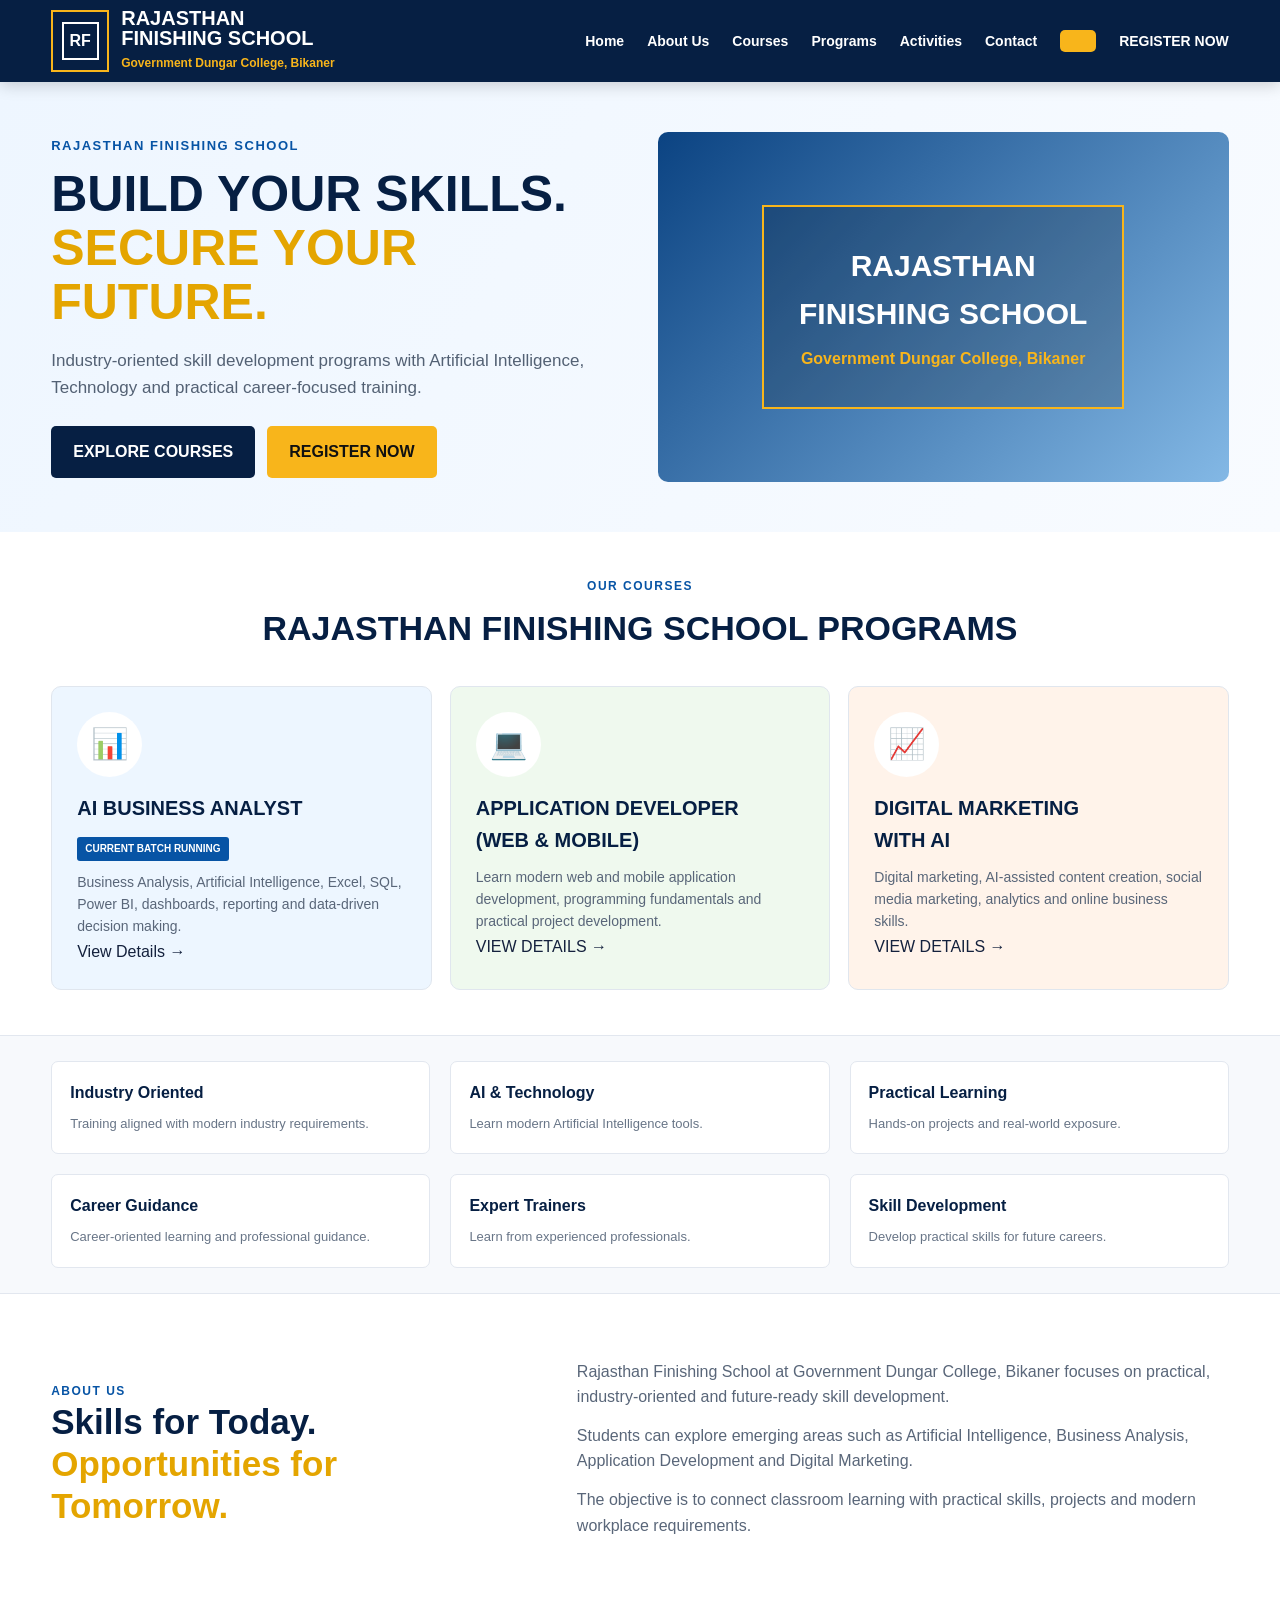
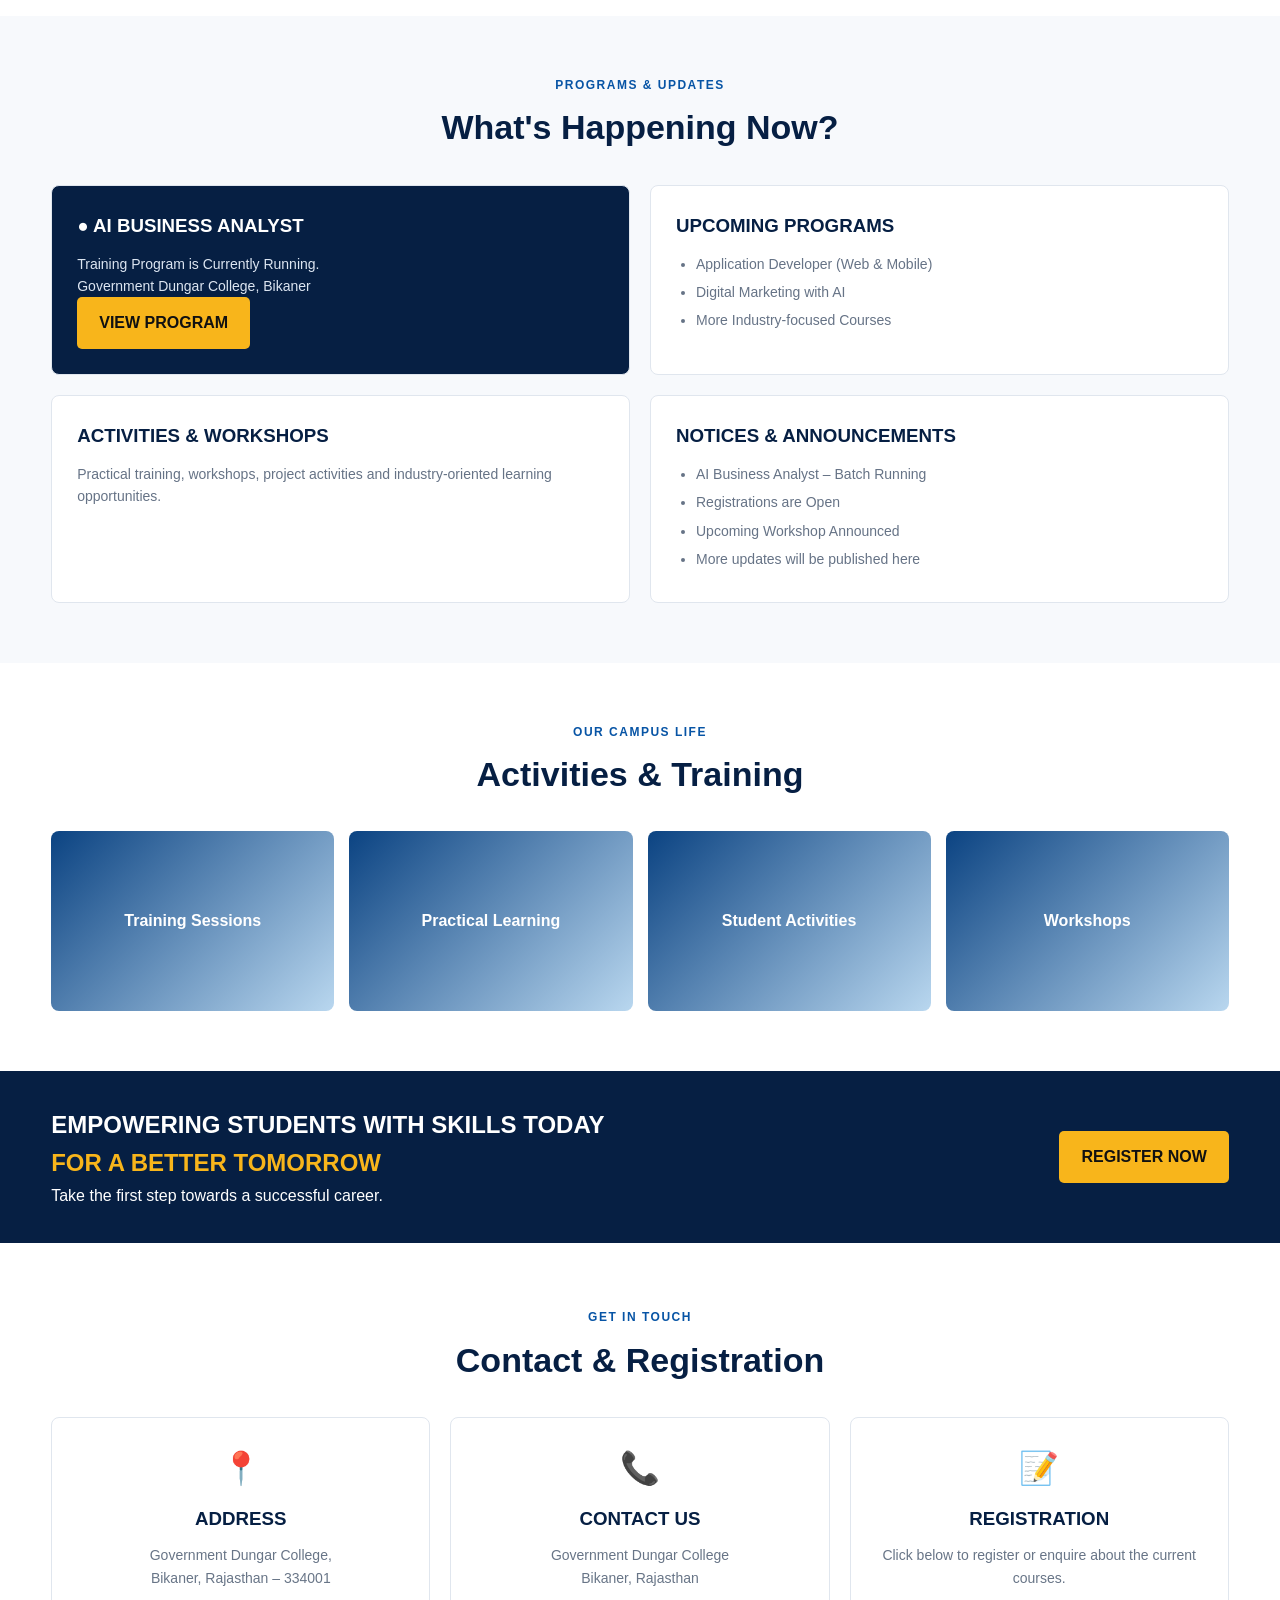
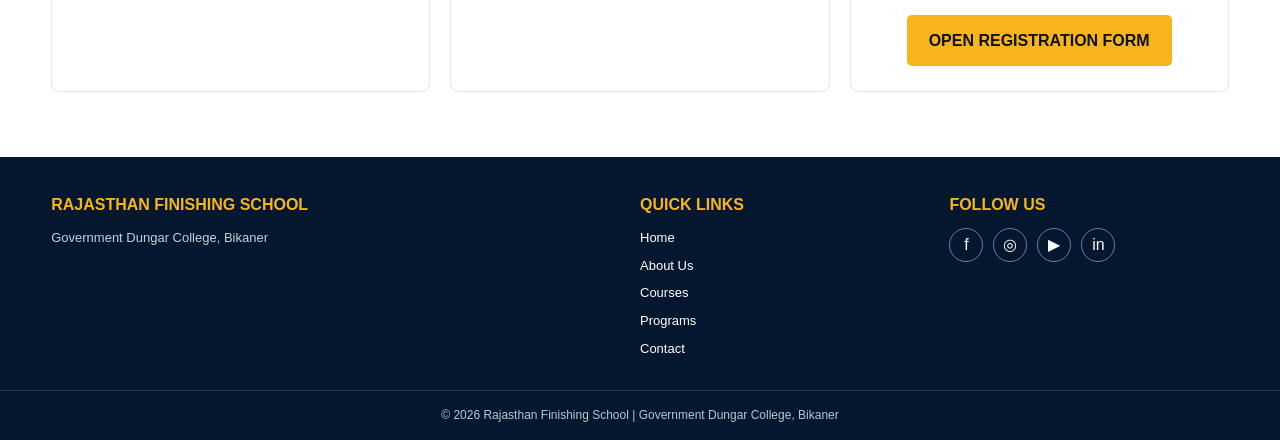
==== index.html @ dfc4ca4b "Update index.html" ====
<!DOCTYPE html>
<html lang="en">
<head>
<meta charset="UTF-8">
<meta name="viewport" content="width=device-width, initial-scale=1.0">

<meta name="description" content="Rajasthan Finishing School, Government Dungar College, Bikaner">

<title>Rajasthan Finishing School | Government Dungar College, Bikaner</title>

<style>
*{
    box-sizing:border-box;
    margin:0;
    padding:0;
}

html{
    scroll-behavior:smooth;
    scroll-padding-top:90px;
}

body{
    font-family:Arial,Helvetica,sans-serif;
    color:#14213d;
    background:#ffffff;
    line-height:1.6;
}

a{
    text-decoration:none;
    color:inherit;
}

.container{
    width:min(1250px,92%);
    margin:auto;
}

/* HEADER */

.site-header{
    background:#061f43;
    color:#fff;
    position:sticky;
    top:0;
    z-index:1000;
    box-shadow:0 3px 15px rgba(0,0,0,.18);
}

.nav-wrap{
    min-height:82px;
    display:flex;
    align-items:center;
    justify-content:space-between;
    gap:25px;
}

.brand{
    display:flex;
    align-items:center;
    gap:12px;
}

.brand-logo{
    width:58px;
    height:62px;
    border:2px solid #f8b51b;
    display:grid;
    place-items:center;
    font-weight:900;
    color:#fff;
}

.brand-logo span{
    border:2px solid #fff;
    padding:4px 6px;
}

.brand-title{
    font-size:20px;
    line-height:1;
    font-weight:800;
}

.brand-subtitle{
    color:#f8b51b;
    font-size:12px;
    margin-top:6px;
    font-weight:bold;
}

.nav{
    display:flex;
    align-items:center;
    gap:23px;
}

.nav a{
    font-size:14px;
    font-weight:bold;
    padding:8px 0;
}

.nav a:hover{
    color:#f8b51b;
}

.nav-register{
    background:#f8b51b;
    color:#111!important;
    padding:11px 18px!important;
    border-radius:5px;
}

.menu-toggle{
    display:none;
    border:0;
    background:none;
    color:white;
    font-size:28px;
}

/* HERO */

.hero{
    background:linear-gradient(120deg,#eef6ff,#f8fbff);
}

.hero-grid{
    min-height:450px;
    display:grid;
    grid-template-columns:1fr 1fr;
    align-items:center;
    gap:35px;
}

.hero-copy{
    padding:45px 0;
}

.eyebrow{
    color:#0754a5;
    font-size:13px;
    font-weight:800;
    letter-spacing:1.5px;
}

.hero h1{
    font-size:50px;
    line-height:1.08;
    margin:10px 0 18px;
    color:#061f43;
}

.hero h1 span{
    color:#e4a500;
}

.hero-text{
    font-size:17px;
    color:#536174;
    max-width:620px;
    margin-bottom:25px;
}

.hero-actions{
    display:flex;
    gap:12px;
    flex-wrap:wrap;
}

.btn{
    display:inline-block;
    padding:13px 22px;
    border-radius:5px;
    font-weight:800;
}

.btn-dark{
    background:#061f43;
    color:#fff;
}

.btn-gold{
    background:#f8b51b;
    color:#111;
}

.hero-image{
    min-height:350px;
    border-radius:10px;
    background:
    linear-gradient(135deg,#0b4382,#83b8e5);
    display:flex;
    align-items:center;
    justify-content:center;
    color:white;
    text-align:center;
    padding:30px;
}

.hero-image-box{
    border:2px solid #f8b51b;
    padding:35px;
    background:rgba(0,0,0,.18);
}

.hero-image-box h2{
    font-size:30px;
}

.hero-image-box p{
    margin-top:8px;
    color:#f8b51b;
    font-weight:bold;
}

/* COURSES */

.course-section{
    padding:45px 0;
}

.section-heading{
    text-align:center;
    margin-bottom:30px;
}

.section-kicker{
    color:#0754a5;
    font-size:12px;
    letter-spacing:1.5px;
    font-weight:800;
}

.section-heading h2{
    color:#061f43;
    font-size:34px;
    margin-top:5px;
}

.course-grid{
    display:grid;
    grid-template-columns:repeat(3,1fr);
    gap:18px;
}

.course-card{
    border-radius:10px;
    padding:25px;
    min-height:285px;
    border:1px solid #e0e6ee;
    transition:.25s;
}

.course-card:hover{
    transform:translateY(-5px);
    box-shadow:0 12px 30px rgba(0,0,0,.1);
}

.blue-card{
    background:#edf6ff;
}

.green-card{
    background:#eff9ee;
}

.peach-card{
    background:#fff3ea;
} 
  .course-icon{
    width:65px;
    height:65px;
    border-radius:50%;
    background:#fff;
    display:grid;
    place-items:center;
    font-size:30px;
    margin-bottom:15px;
}

.course-card h3{
    color:#061f43;
    font-size:20px;
    margin-bottom:10px;
}

.course-card p{
    color:#596679;
    font-size:14px;
    min-height:68px;
}

.badge{
    display:inline-block;
    background:#0754a5;
    color:white;
    padding:4px 8px;
    border-radius:3px;
    font-size:10px;
    font-weight:bold;
    margin-bottom:10px;
}

.details-link{
    display:inline-block;
    margin-top:12px;
    color:#0754a5;
    font-weight:bold;
}

/* TRUST */

.trust{
    background:#f7f9fc;
    border-top:1px solid #e2e7ef;
    border-bottom:1px solid #e2e7ef;
    padding:25px 0;
}

.trust-grid{
    display:grid;
    grid-template-columns:repeat(3,1fr);
    gap:20px;
}

.trust-box{
    background:#fff;
    padding:18px;
    border-radius:7px;
    border:1px solid #e2e7ef;
}

.trust-box strong{
    display:block;
    color:#061f43;
    margin-bottom:4px;
}

.trust-box span{
    color:#687587;
    font-size:13px;
}

/* ABOUT */

.about{
    padding:65px 0;
}

.about-grid{
    display:grid;
    grid-template-columns:1fr 1.4fr;
    gap:60px;
    align-items:center;
}

.about h2{
    font-size:35px;
    color:#061f43;
    line-height:1.2;
}

.about h2 span{
    color:#e4a500;
}

.about-text p{
    margin-bottom:13px;
    color:#596679;
}

/* PROGRAMS */

.programs{
    padding:60px 0;
    background:#f7f9fc;
}

.program-grid{
    display:grid;
    grid-template-columns:repeat(2,1fr);
    gap:20px;
}

.program-box{
    background:white;
    border:1px solid #e0e6ee;
    border-radius:8px;
    padding:25px;
}

.current{
    background:#061f43;
    color:white;
}

.program-box h3{
    color:#061f43;
    margin-bottom:12px;
}

.current h3{
    color:white;
}

.program-box p,
.program-box li{
    font-size:14px;
    color:#667386;
}

.current p{
    color:#dce5f1;
}

.program-box ul{
    padding-left:20px;
}

.program-box li{
    margin:6px 0;
}

/* GALLERY */

.gallery{
    padding:60px 0;
}

.gallery-grid{
    display:grid;
    grid-template-columns:repeat(4,1fr);
    gap:15px;
}

.gallery-item{
    min-height:180px;
    border-radius:8px;
    background:linear-gradient(135deg,#0b4382,#b9d7ef);
    display:flex;
    align-items:center;
    justify-content:center;
    text-align:center;
    color:white;
    font-weight:bold;
    padding:20px;
}

/* CTA */

.cta{
    background:#061f43;
    color:white;
    padding:35px 0;
}

.cta-inner{
    display:flex;
    justify-content:space-between;
    align-items:center;
    gap:25px;
}

.cta h2{
    font-size:24px;
}

.cta h2 span{
    color:#f8b51b;
}

/* CONTACT */

.contact{
    padding:65px 0;
}

.contact-grid{
    display:grid;
    grid-template-columns:repeat(3,1fr);
    gap:20px;
}

.contact-card{
    text-align:center;
    border:1px solid #e0e6ee;
    border-radius:8px;
    padding:25px;
}

.contact-card h3{
    margin:10px 0;
    color:#061f43;
}

.contact-card p{
    color:#687587;
    font-size:14px;
}

/* FOOTER */

footer{
    background:#04172f;
    color:white;
    padding:35px 0 0;
}

.footer-grid{
    display:grid;
    grid-template-columns:2fr 1fr 1fr;
    gap:30px;
    padding-bottom:30px;
}

.footer-title{
    color:#f8b51b;
    margin-bottom:10px;
    font-weight:bold;
}

.footer-links{
    display:flex;
    flex-direction:column;
    gap:7px;
    font-size:13px;
}

.social{
    display:flex;
    gap:10px;
}

.social a{
    width:34px;
    height:34px;
    border:1px solid #66809e;
    border-radius:50%;
    display:grid;
    place-items:center;
}

.copyright{
    text-align:center;
    border-top:1px solid #233b58;
    padding:15px;
    font-size:12px;
    color:#b9c5d3;
}

/* MOBILE */

@media(max-width:1000px){

    .nav{
        gap:12px;
    }

    .nav a{
        font-size:12px;
    }

    .hero h1{
        font-size:40px;
    }

    .course-grid{
        grid-template-columns:1fr;
    }

    .trust-grid{
        grid-template-columns:repeat(2,1fr);
    }

} 
  @media(max-width:750px){

    .nav-wrap{
        min-height:75px;
    }

    .menu-toggle{
        display:block;
    }

    .nav{
        display:none;
        position:absolute;
        top:75px;
        left:0;
        right:0;
        background:#061f43;
        flex-direction:column;
        align-items:stretch;
        padding:15px 5%;
    }

    .nav.open{
        display:flex;
    }

    .nav a{
        padding:10px;
    }

    .hero-grid{
        grid-template-columns:1fr;
    }

    .hero-image{
        min-height:250px;
    }

    .hero h1{
        font-size:35px;
    }

    .about-grid{
        grid-template-columns:1fr;
        gap:25px;
    }

    .program-grid{
        grid-template-columns:1fr;
    }

    .gallery-grid{
        grid-template-columns:1fr 1fr;
    }

    .contact-grid{
        grid-template-columns:1fr;
    }

    .cta-inner{
        flex-direction:column;
        align-items:flex-start;
    }

    .footer-grid{
        grid-template-columns:1fr;
    }

}

@media(max-width:480px){

    .brand-title{
        font-size:15px;
    }

    .brand-subtitle{
        font-size:9px;
    }

    .brand-logo{
        width:45px;
        height:50px;
    }

    .hero h1{
        font-size:30px;
    }

    .trust-grid{
        grid-template-columns:1fr;
    }

    .gallery-grid{
        grid-template-columns:1fr;
    }

}
</style>
</head>

<body>

<header class="site-header">

<div class="container nav-wrap">

<a href="#home" class="brand">

<div class="brand-logo">
<span>RF</span>
</div>

<div>
<div class="brand-title">
RAJASTHAN<br>
FINISHING SCHOOL
</div>

<div class="brand-subtitle">
Government Dungar College, Bikaner
</div>
</div>

</a>

<button class="menu-toggle" id="menuToggle">☰</button>

<nav class="nav" id="mainNav">

<a href="#home">Home</a>
<a href="#about">About Us</a>
<a href="#courses">Courses</a>
<a href="#programs">Programs</a>
<a href="#activities">Activities</a>
<a href="#contact">Contact</a>

<a class="nav-register" href="#contact"> 
<a
    href="https://bigboosrr5-create.github.io/registration-form/">
REGISTER NOW
</a>

</nav>

</div>

</header>


<main>

<!-- HOME -->

<section class="hero" id="home">

<div class="container hero-grid">

<div class="hero-copy">

<p class="eyebrow">
RAJASTHAN FINISHING SCHOOL
</p>

<h1>
BUILD YOUR SKILLS.
<br>
<span>SECURE YOUR FUTURE.</span>
</h1>

<p class="hero-text">
Industry-oriented skill development programs with Artificial Intelligence,
Technology and practical career-focused training.
</p>

<div class="hero-actions">

<a class="btn btn-dark" href="#courses">
EXPLORE COURSES
</a>

<a class="btn btn-gold" href="#contact">
REGISTER NOW
</a>

</div>

</div>


<div class="hero-image">

<div class="hero-image-box">

<h2>
RAJASTHAN<br>
FINISHING SCHOOL
</h2>

<p>
Government Dungar College, Bikaner
</p>

</div>

</div>

</div>

</section>


<!-- COURSES -->

<section class="course-section" id="courses">

<div class="container">

<div class="section-heading">

<p class="section-kicker">
OUR COURSES
</p>

<h2>
RAJASTHAN FINISHING SCHOOL PROGRAMS
</h2>

</div>


<div class="course-grid">


<!-- COURSE 1 -->

<article class="course-card blue-card">

<div class="course-icon">
📊
</div>

<h3>
AI BUSINESS ANALYST
</h3>

<span class="badge">
CURRENT BATCH RUNNING
</span>

<p>
Business Analysis, Artificial Intelligence, Excel, SQL,
Power BI, dashboards, reporting and data-driven decision making.
</p>

<a href="ai-business-analyst.html">
    
    View Details →
</a>

</article>


<!-- COURSE 2 -->

<article class="course-card green-card">

<div class="course-icon">
💻
</div>

<h3>
APPLICATION DEVELOPER
<br>
(WEB & MOBILE)
</h3>

<p>
Learn modern web and mobile application development,
programming fundamentals and practical project development.
</p>

<a href="application-developer.html">

VIEW DETAILS →
</a>

</article>


<!-- COURSE 3 -->

<article class="course-card peach-card">

<div class="course-icon">
📈
</div>

<h3>
DIGITAL MARKETING
<br>
WITH AI
</h3>

<p>
Digital marketing, AI-assisted content creation,
social media marketing, analytics and online business skills.
</p> 
  <a 
href="digital marketing.html">

VIEW DETAILS →
</a>

</article>

</div>

</div>

</section>


<!-- TRUST -->

<section class="trust">

<div class="container trust-grid">

<div class="trust-box">
<strong>Industry Oriented</strong>
<span>Training aligned with modern industry requirements.</span>
</div>

<div class="trust-box">
<strong>AI & Technology</strong>
<span>Learn modern Artificial Intelligence tools.</span>
</div>

<div class="trust-box">
<strong>Practical Learning</strong>
<span>Hands-on projects and real-world exposure.</span>
</div>

<div class="trust-box">
<strong>Career Guidance</strong>
<span>Career-oriented learning and professional guidance.</span>
</div>

<div class="trust-box">
<strong>Expert Trainers</strong>
<span>Learn from experienced professionals.</span>
</div>

<div class="trust-box">
<strong>Skill Development</strong>
<span>Develop practical skills for future careers.</span>
</div>

</div>

</section>


<!-- ABOUT -->

<section class="about" id="about">

<div class="container about-grid">

<div>

<p class="section-kicker">
ABOUT US
</p>

<h2>
Skills for Today.
<br>
<span>Opportunities for Tomorrow.</span>
</h2>

</div>


<div class="about-text">

<p>
Rajasthan Finishing School at Government Dungar College,
Bikaner focuses on practical, industry-oriented and
future-ready skill development.
</p>

<p>
Students can explore emerging areas such as Artificial
Intelligence, Business Analysis, Application Development
and Digital Marketing.
</p>

<p>
The objective is to connect classroom learning with
practical skills, projects and modern workplace requirements.
</p>

</div>

</div>

</section>


<!-- PROGRAMS -->

<section class="programs" id="programs">

<div class="container">

<div class="section-heading">

<p class="section-kicker">
PROGRAMS & UPDATES
</p>

<h2>
What's Happening Now?
</h2>

</div>


<div class="program-grid">


<div class="program-box current">

<h3>
● AI BUSINESS ANALYST
</h3>

<p>
Training Program is Currently Running.
</p>

<p>
Government Dungar College, Bikaner
</p>

<a class="btn btn-gold"
href="course.html?course=business-analyst">
VIEW PROGRAM
</a>

</div>


<div class="program-box">

<h3>
UPCOMING PROGRAMS
</h3>

<ul>

<li>
Application Developer (Web & Mobile)
</li>

<li>
Digital Marketing with AI
</li>

<li>
More Industry-focused Courses
</li>

</ul>

</div>


<div class="program-box" id="activities">

<h3>
ACTIVITIES & WORKSHOPS
</h3>

<p>
Practical training, workshops, project activities
and industry-oriented learning opportunities.
</p>

</div>


<div class="program-box">

<h3>
NOTICES & ANNOUNCEMENTS
</h3>

<ul>

<li>
AI Business Analyst – Batch Running
</li>

<li>
Registrations are Open
</li>

<li>
Upcoming Workshop Announced
</li>

<li>
More updates will be published here
</li>

</ul>

</div>

</div>

</div>

</section>


<!-- GALLERY -->

<section class="gallery">

<div class="container">

<div class="section-heading">

<p class="section-kicker">
OUR CAMPUS LIFE
</p>

<h2>
Activities & Training
</h2>

</div>


<div class="gallery-grid">

<div class="gallery-item">
Training Sessions
</div>

<div class="gallery-item">
Practical Learning
</div>

<div class="gallery-item">
Student Activities
</div>

<div class="gallery-item">
Workshops
</div>

</div>

</div>

</section>


<!-- CTA -->

<section class="cta">

<div class="container cta-inner">

<div>

<h2>
EMPOWERING STUDENTS WITH SKILLS TODAY
<br>
<span>FOR A BETTER TOMORROW</span>
</h2>

<p>
Take the first step towards a successful career.
</p>

</div>

<a class="btn btn-gold" href="#contact">
REGISTER NOW
</a>

</div>

</section>


<!-- CONTACT -->

<section class="contact" id="contact">

<div class="container">

<div class="section-heading">

<p class="section-kicker">
GET IN TOUCH
</p>

<h2>
Contact & Registration
</h2>

</div>


<div class="contact-grid">


<div class="contact-card">

<div style="font-size:32px;">
📍
</div>

<h3>
ADDRESS
</h3>

<p>
Government Dungar College,
<br>
Bikaner, Rajasthan – 334001
</p>

</div>


<div class="contact-card"> 
  <div style="font-size:32px;">
📞
</div>

<h3>
CONTACT US
</h3>

<p>
Government Dungar College
<br>
Bikaner, Rajasthan
</p>

</div>


<div class="contact-card">

<div style="font-size:32px;">
📝
</div>

<h3>
REGISTRATION
</h3>

<p>
Click below to register or enquire
about the current courses.
</p>

<br>

<!-- अपना Google Form Link यहाँ डालें -->

<a class="btn btn-gold"
href="YOUR-GOOGLE-FORM-LINK"
target="_blank">

OPEN REGISTRATION FORM

</a>

</div>


</div>

</div>

</section>

</main>


<!-- FOOTER -->

<footer>

<div class="container footer-grid">

<div>

<div class="footer-title">
RAJASTHAN FINISHING SCHOOL
</div>

<p style="font-size:13px;color:#c6d0dc;">
Government Dungar College, Bikaner
</p>

</div>


<div>

<div class="footer-title">
QUICK LINKS
</div>

<div class="footer-links">

<a href="#home">Home</a>
<a href="#about">About Us</a>
<a href="#courses">Courses</a>
<a href="#programs">Programs</a>
<a href="#contact">Contact</a>

</div>

</div>


<div>

<div class="footer-title">
FOLLOW US
</div>

<div class="social">

<a href="#" aria-label="Facebook">
f
</a>

<a href="#" aria-label="Instagram">
◎
</a>

<a href="#" aria-label="YouTube">
▶
</a>

<a href="#" aria-label="LinkedIn">
in
</a>

</div>

</div>

</div>


<div class="copyright">

© 2026 Rajasthan Finishing School |
Government Dungar College, Bikaner

</div>

</footer>


<script>

const menuToggle =
document.getElementById("menuToggle");

const mainNav =
document.getElementById("mainNav");

menuToggle.addEventListener("click",function(){

mainNav.classList.toggle("open");

});


document.querySelectorAll(".nav a").forEach(function(link){

link.addEventListener("click",function(){

mainNav.classList.remove("open");

});

});

</script>

</body>
</html>
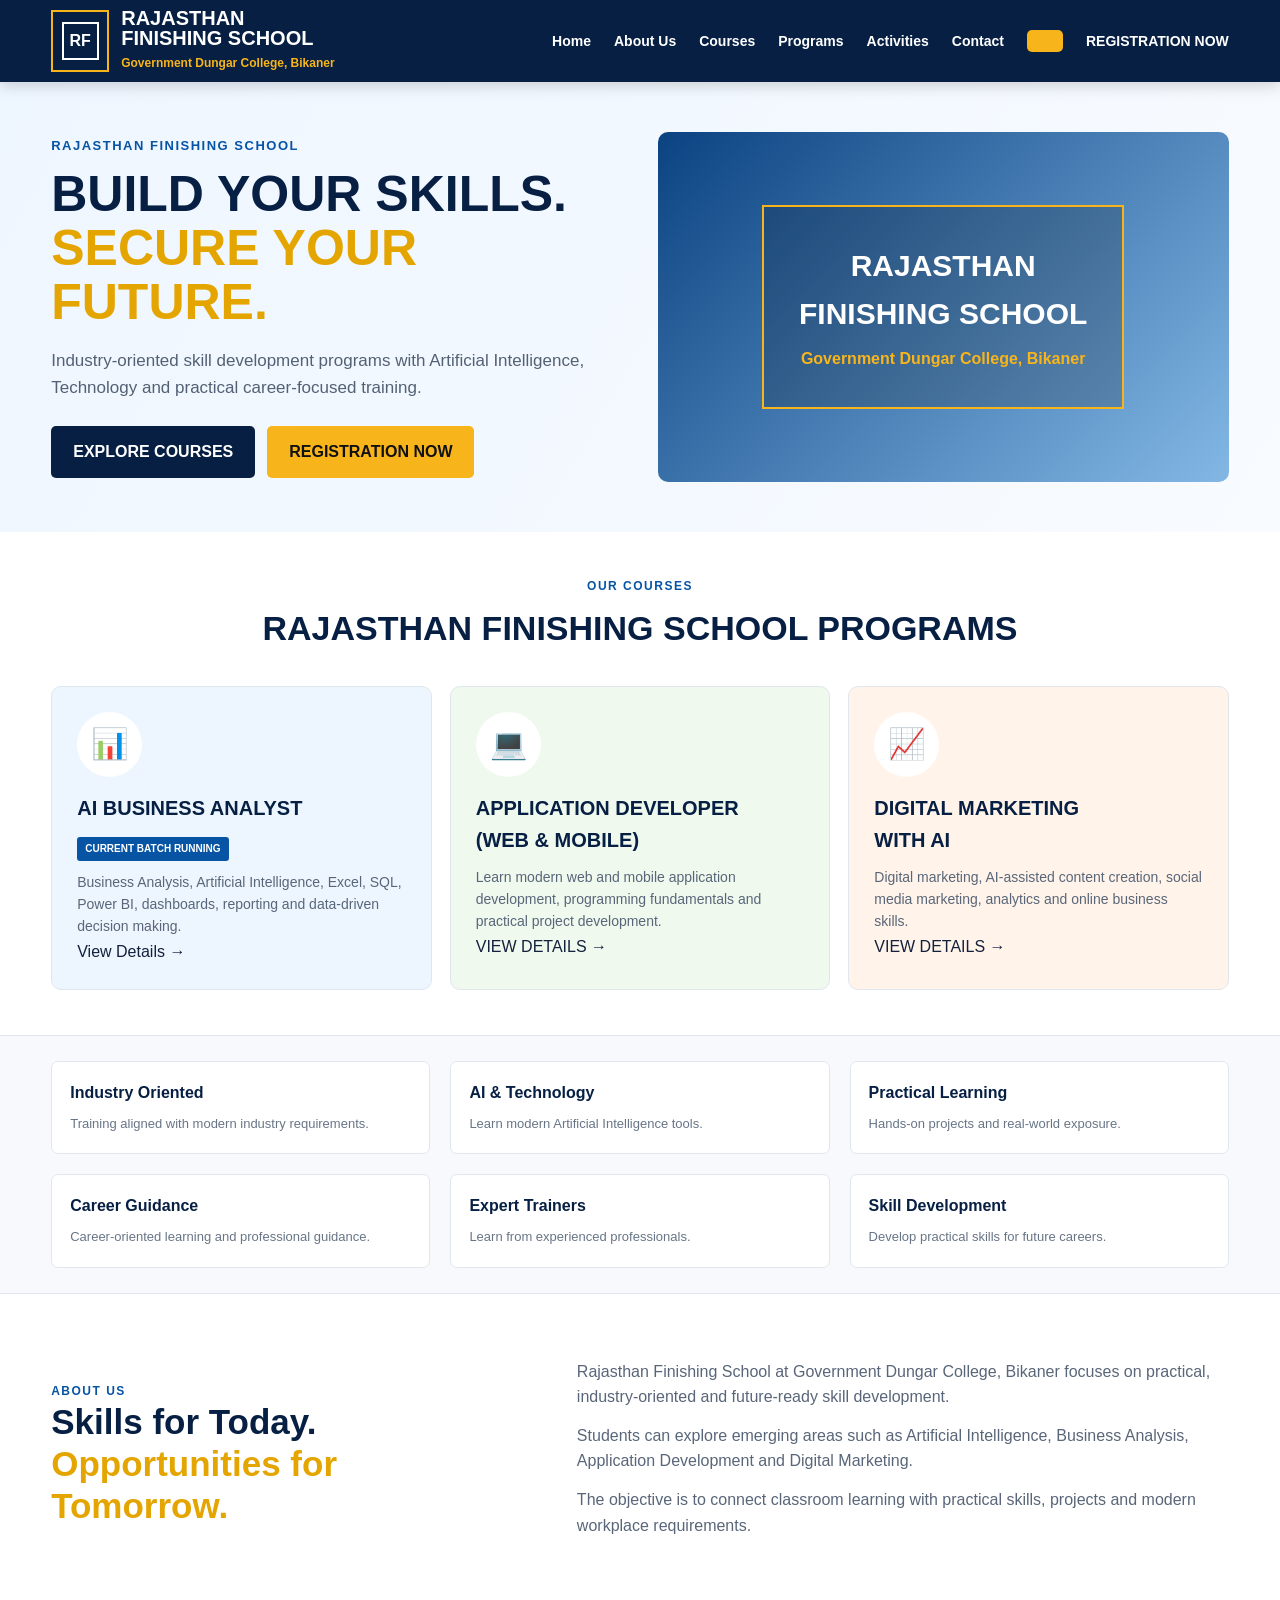
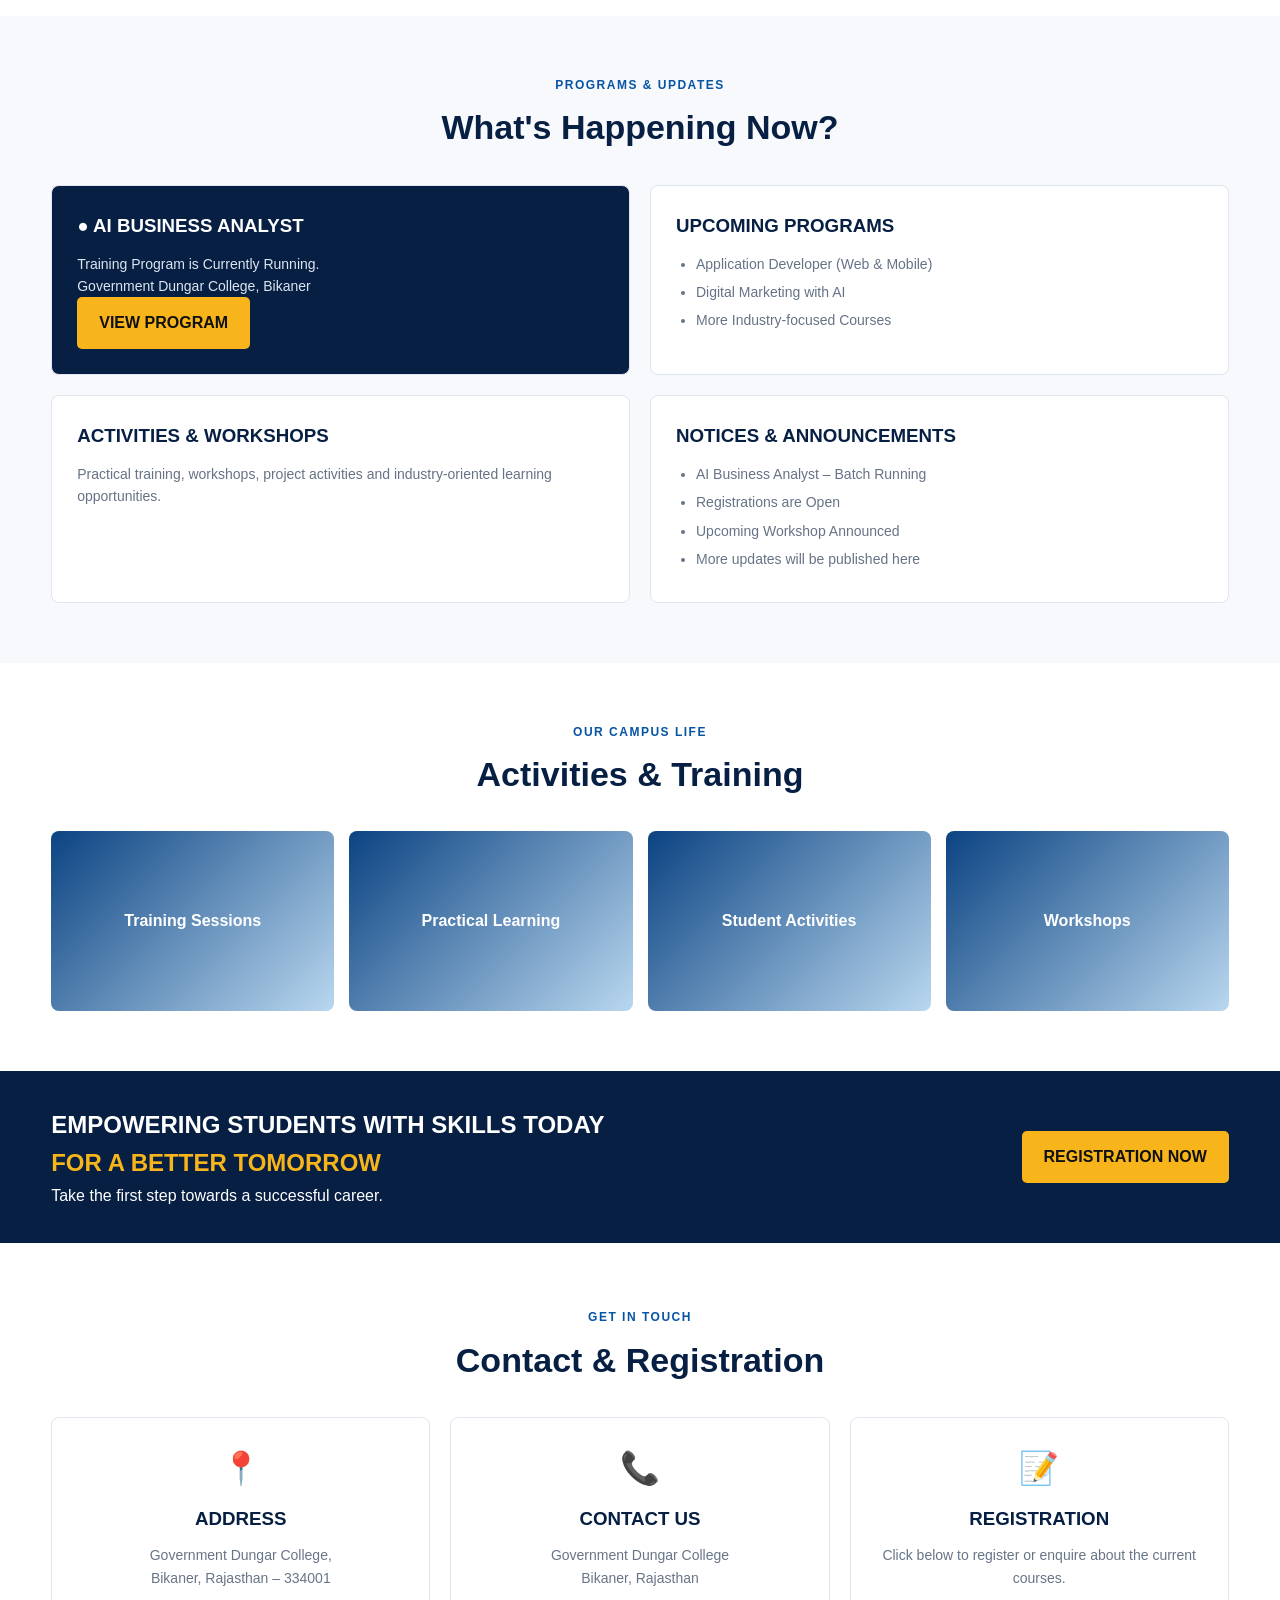
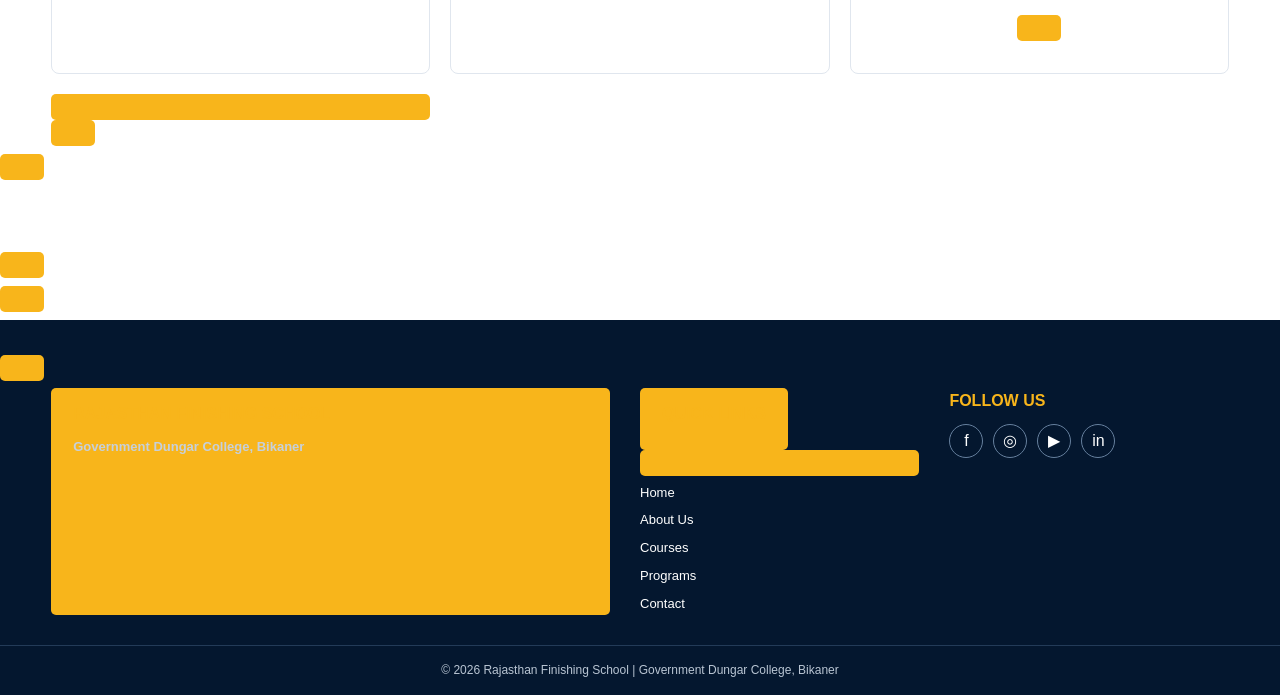
==== commit 38fada12: "Update index.html" ====
--- a/index.html
+++ b/index.html
@@ -714,9 +714,8 @@
 <a href="#contact">Contact</a>
 
 <a class="nav-register" href="#contact"> 
-<a
-    href="https://bigboosrr5-create.github.io/registration-form/">
-REGISTER NOW
+<a href="https://bigboosrr5-create.github.io/registration-form/">
+REGISTRATION NOW
 </a>
 
 </nav>
@@ -758,7 +757,7 @@
 </a>
 
 <a class="btn btn-gold" href="#contact">
-REGISTER NOW
+REGISTRATION NOW
 </a>
 
 </div>
@@ -1170,7 +1169,7 @@
 </div>
 
 <a class="btn btn-gold" href="#contact">
-REGISTER NOW
+REGISTRATION NOW
 </a>
 
 </div>
@@ -1257,11 +1256,8 @@
 <!-- अपना Google Form Link यहाँ डालें -->
 
 <a class="btn btn-gold"
-href="YOUR-GOOGLE-FORM-LINK"
-target="_blank">
-
+href="https://bigboosrr5-create.github.io/registration-form/"
 OPEN REGISTRATION FORM
-
 </a>
 
 </div>
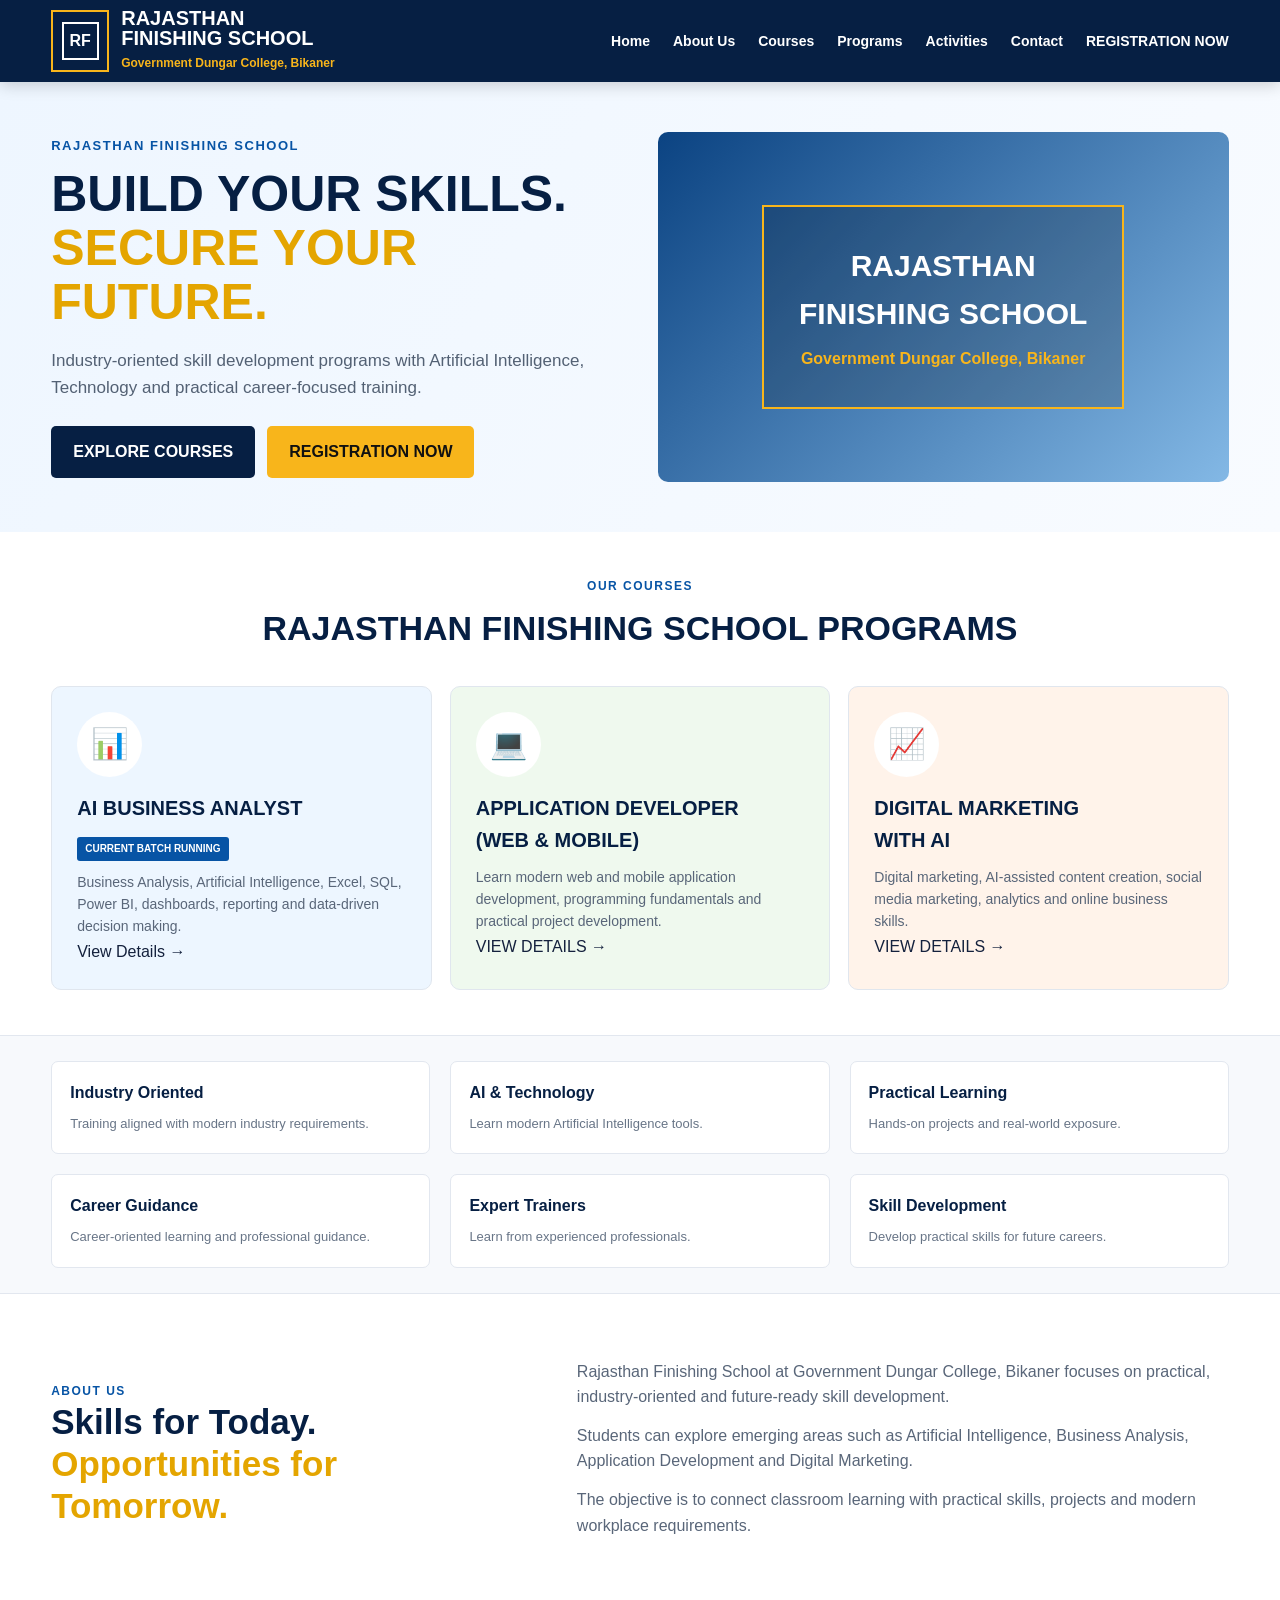
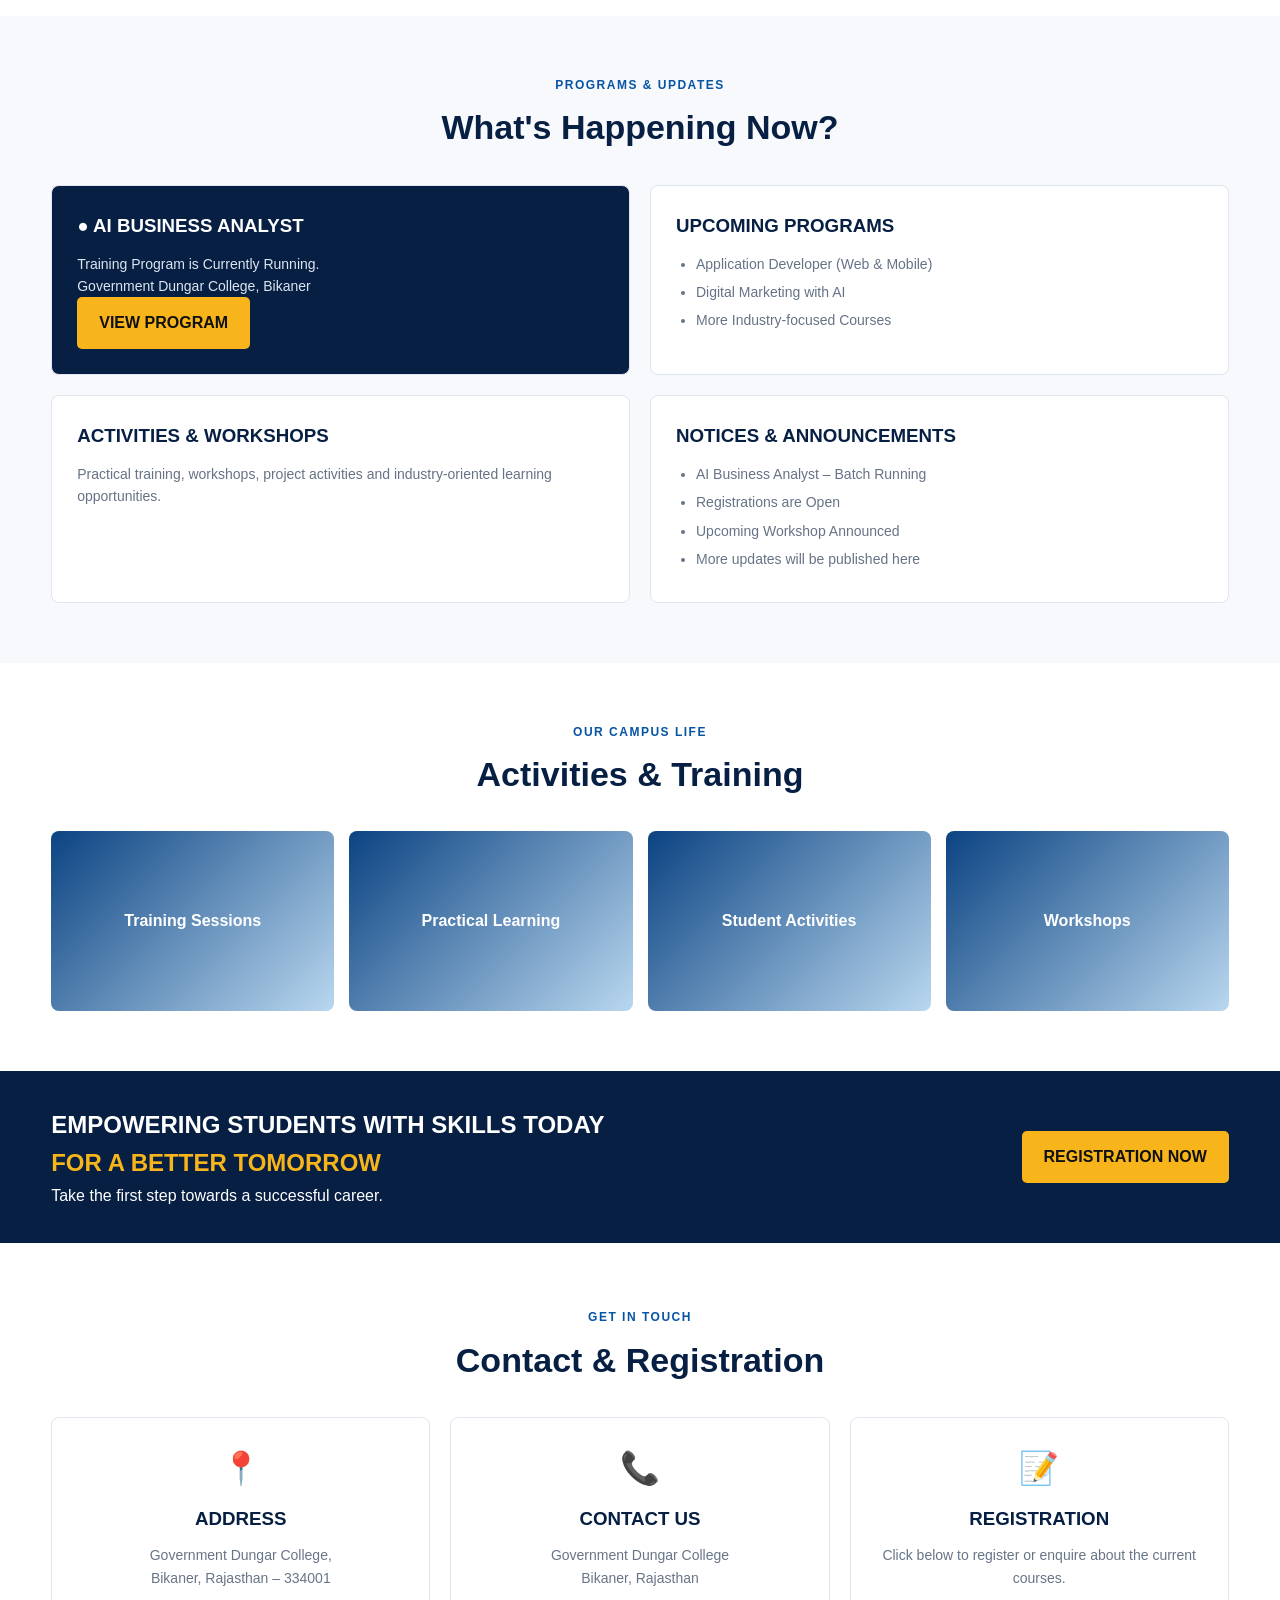
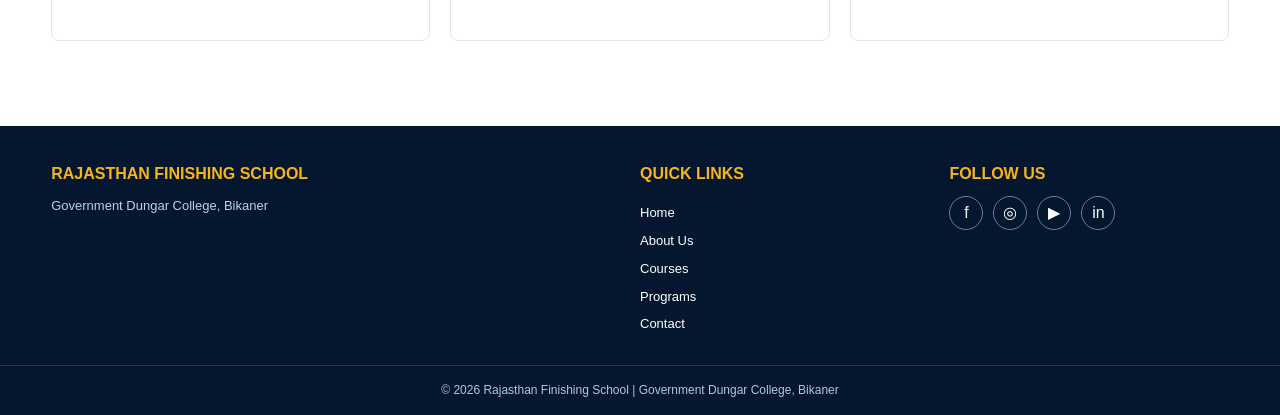
==== commit 1002bfe6: "Update index.html" ====
--- a/index.html
+++ b/index.html
@@ -713,7 +713,6 @@
 <a href="#activities">Activities</a>
 <a href="#contact">Contact</a>
 
-<a class="nav-register" href="#contact"> 
 <a href="https://bigboosrr5-create.github.io/registration-form/">
 REGISTRATION NOW
 </a>
@@ -756,7 +755,7 @@
 EXPLORE COURSES
 </a>
 
-<a class="btn btn-gold" href="#contact">
+<a class="btn btn-gold" href="https://bigboosrr5-create.github.io/registration-form/">
 REGISTRATION NOW
 </a>
 
@@ -1168,7 +1167,7 @@
 
 </div>
 
-<a class="btn btn-gold" href="#contact">
+<a class="btn btn-gold" href="https://bigboosrr5-create.github.io/registration-form/">
 REGISTRATION NOW
 </a>
 
@@ -1255,8 +1254,7 @@
 
 <!-- अपना Google Form Link यहाँ डालें -->
 
-<a class="btn btn-gold"
-href="https://bigboosrr5-create.github.io/registration-form/"
+<a href="https://bigboosrr5-create.github.io/registration-form/"
 OPEN REGISTRATION FORM
 </a>
 
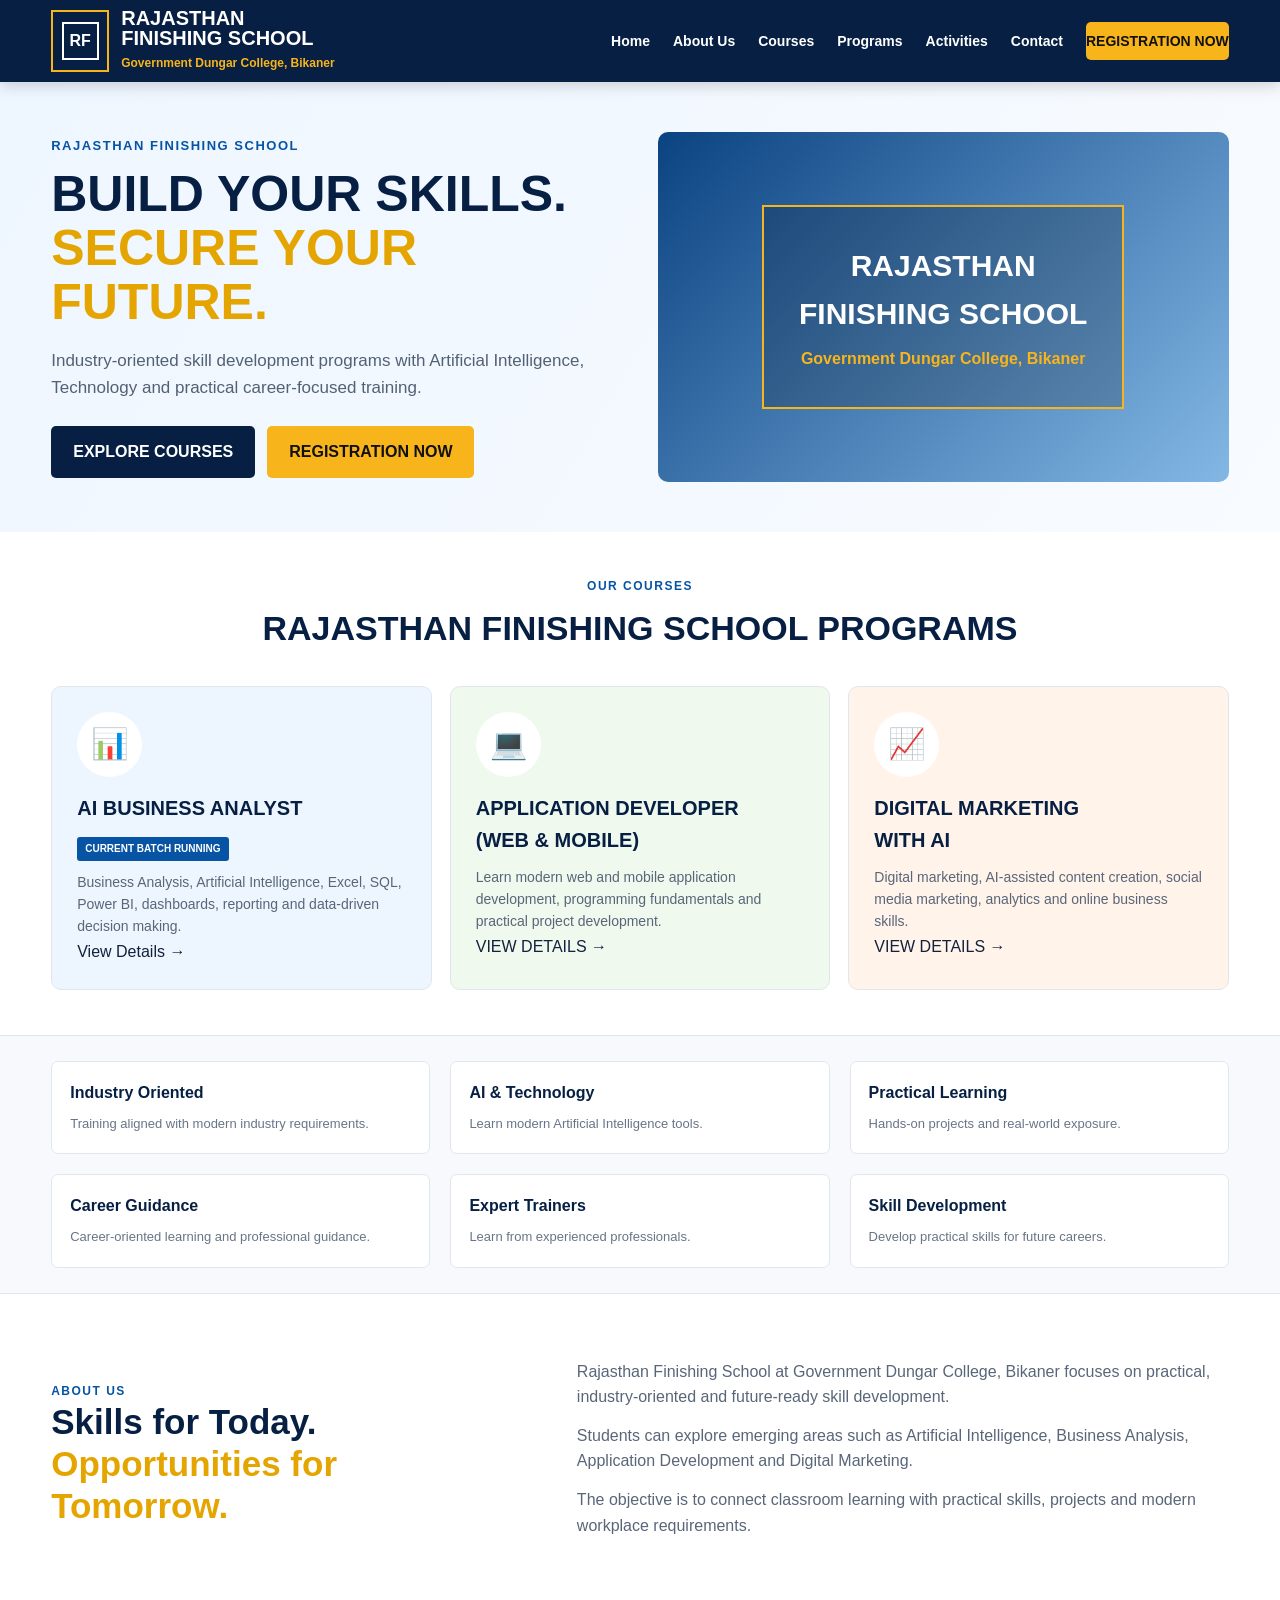
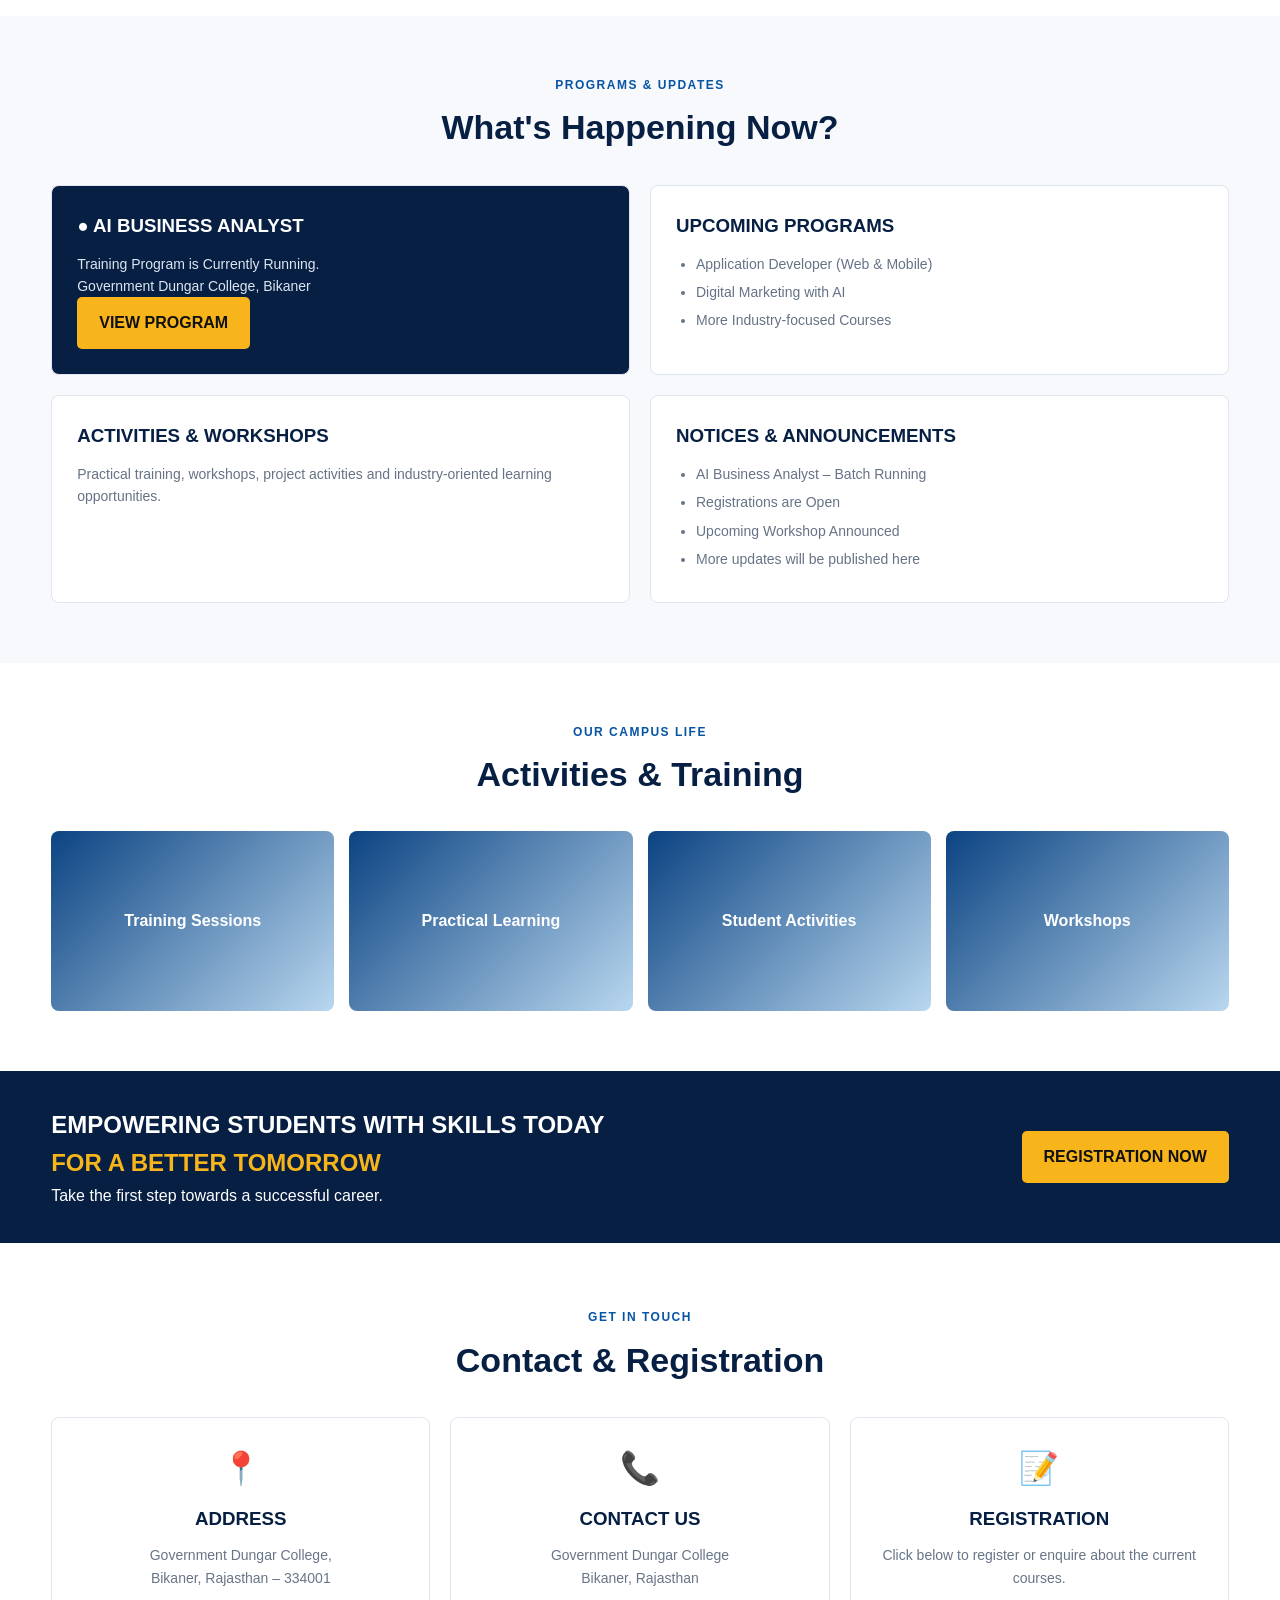
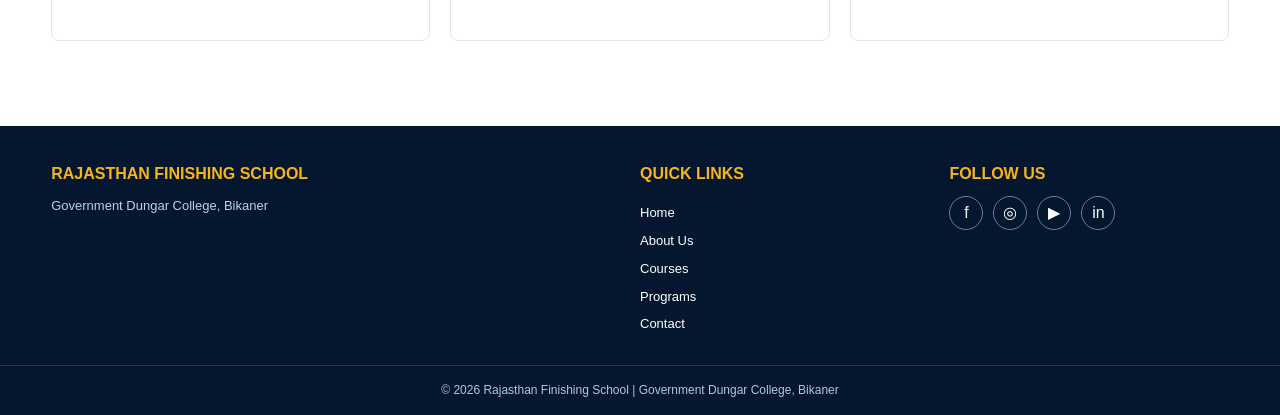
==== commit 4187d0b2: "Update index.html" ====
--- a/index.html
+++ b/index.html
@@ -713,7 +713,7 @@
 <a href="#activities">Activities</a>
 <a href="#contact">Contact</a>
 
-<a href="https://bigboosrr5-create.github.io/registration-form/">
+<a class="btn btn-gold"href="https://bigboosrr5-create.github.io/registration-form/">
 REGISTRATION NOW
 </a>
 
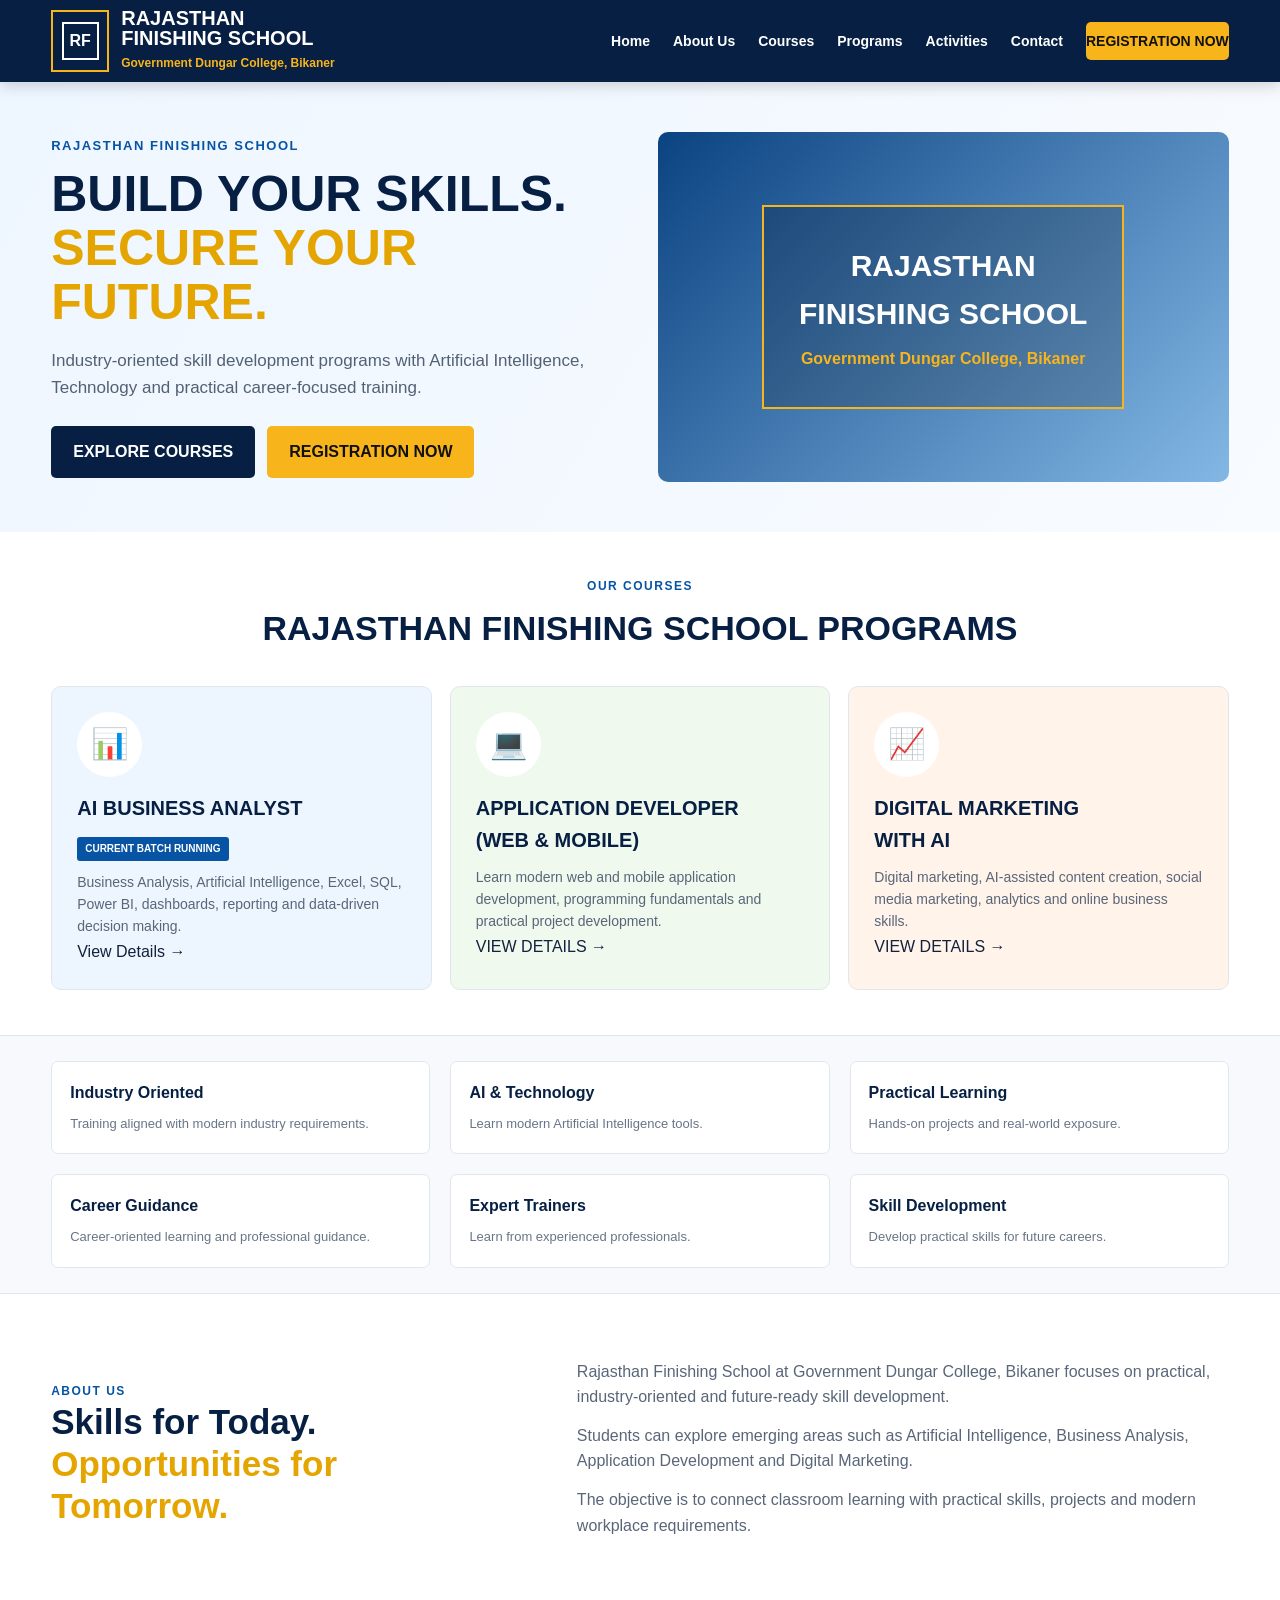
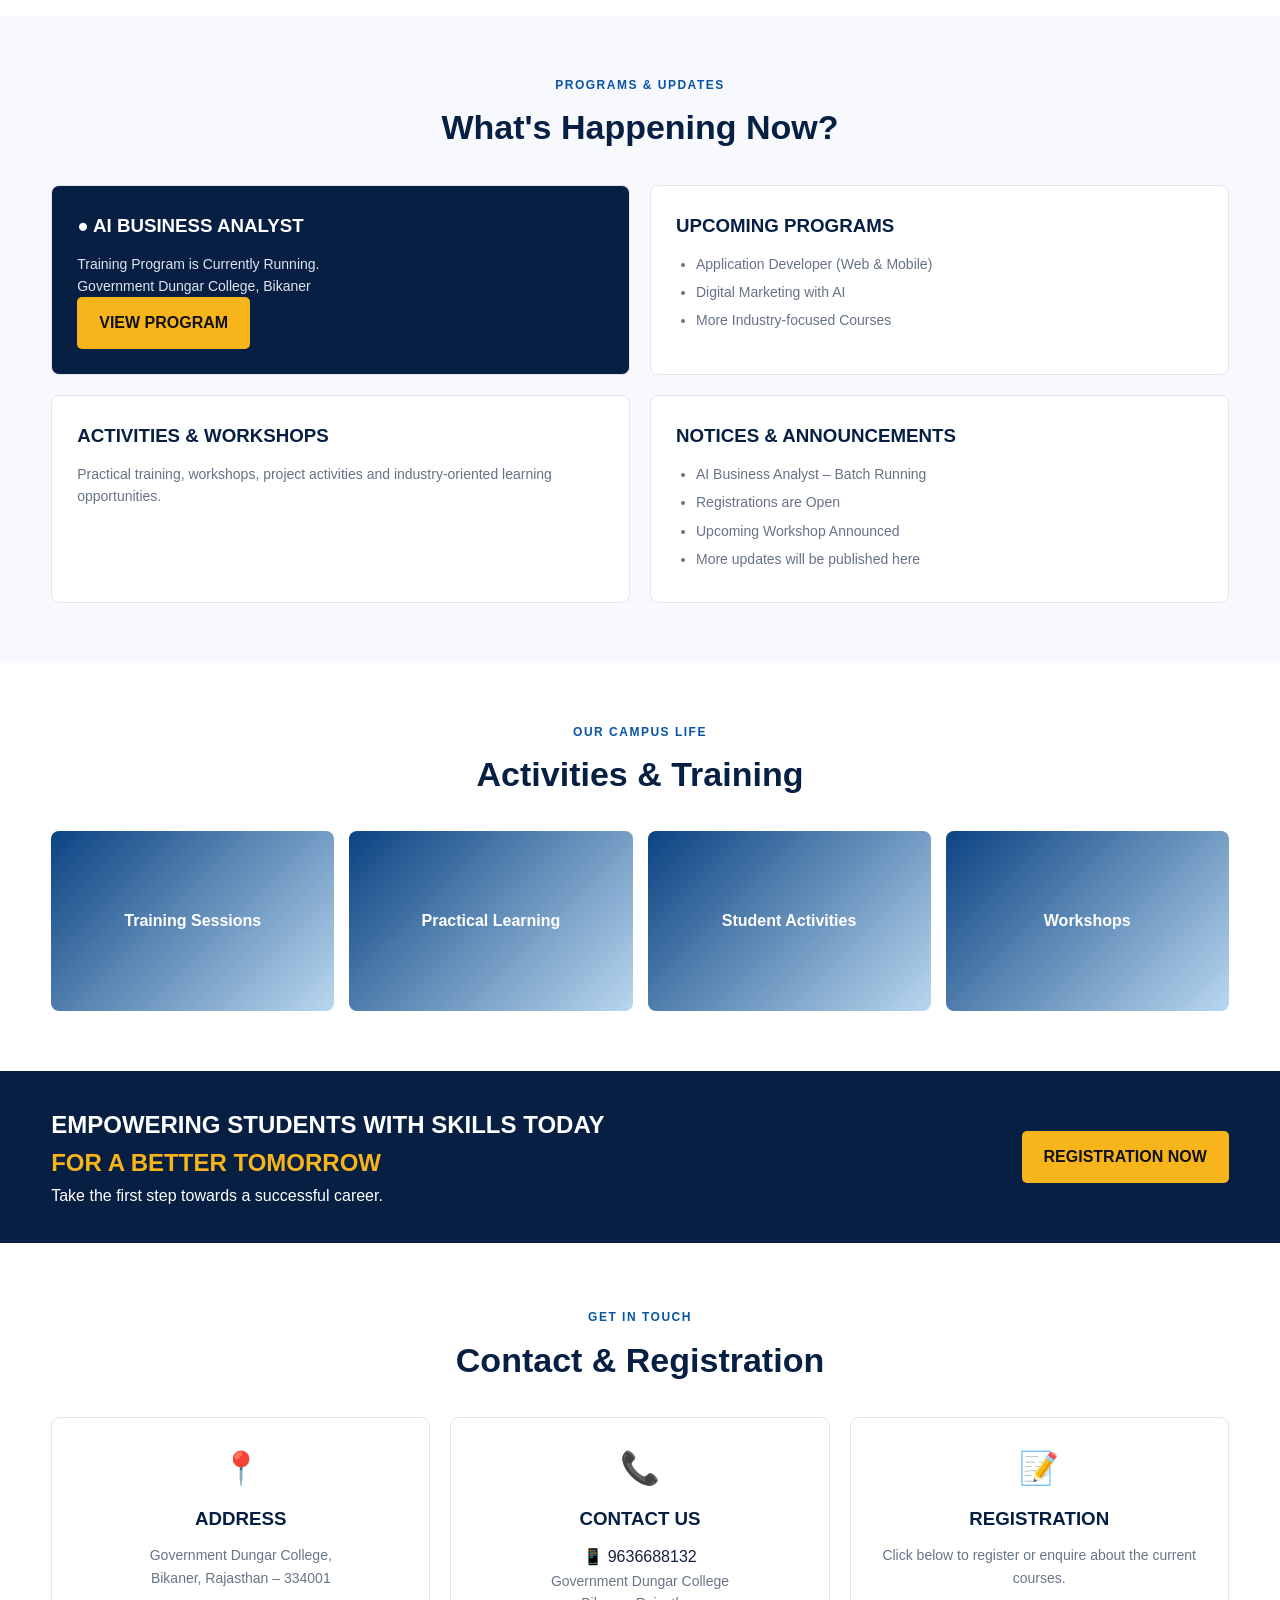
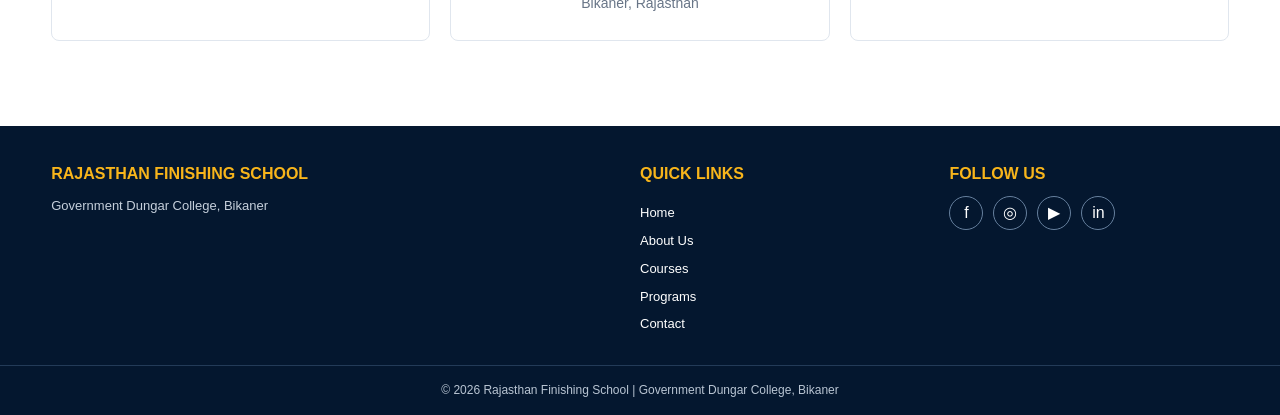
==== commit f3df67e0: "Update index.html" ====
--- a/index.html
+++ b/index.html
@@ -1225,7 +1225,9 @@
 <h3>
 CONTACT US
 </h3>
-
+<div class="phone">
+📱 9636688132
+</div>
 <p>
 Government Dungar College
 <br>
